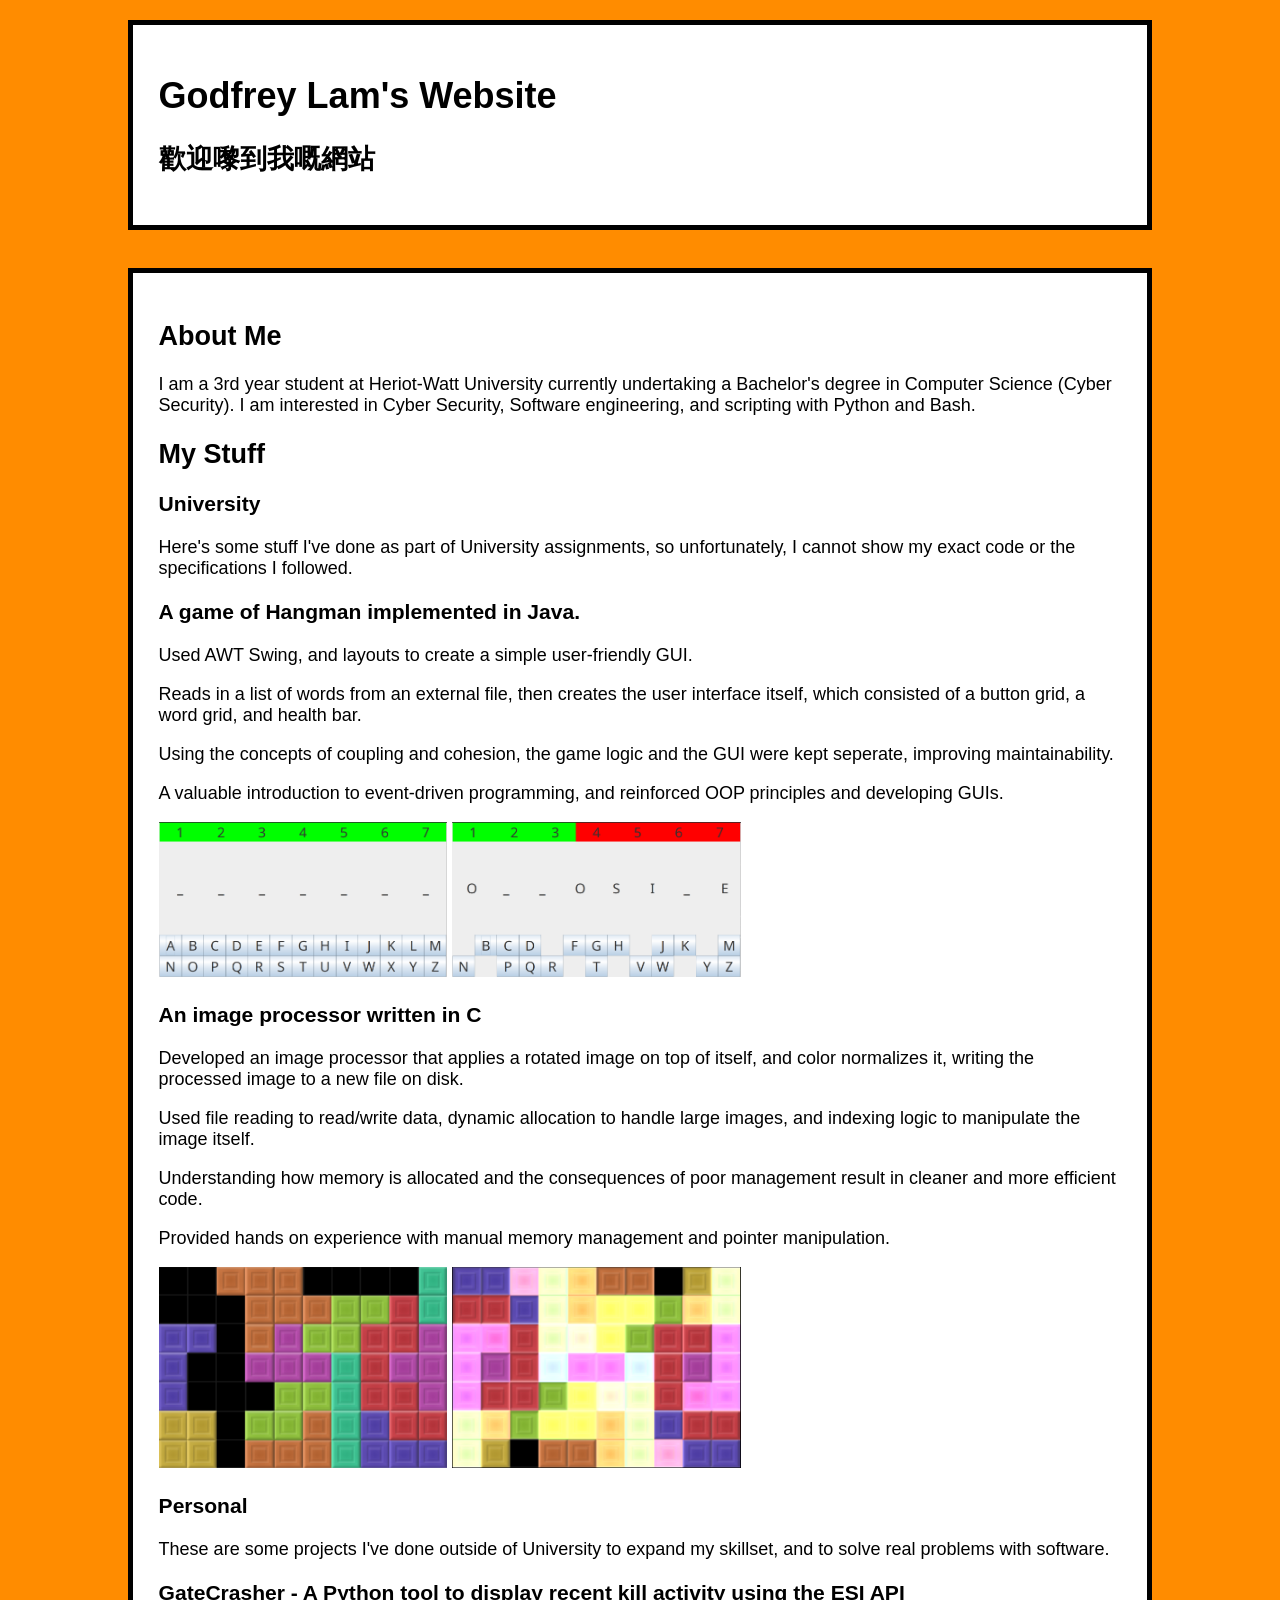
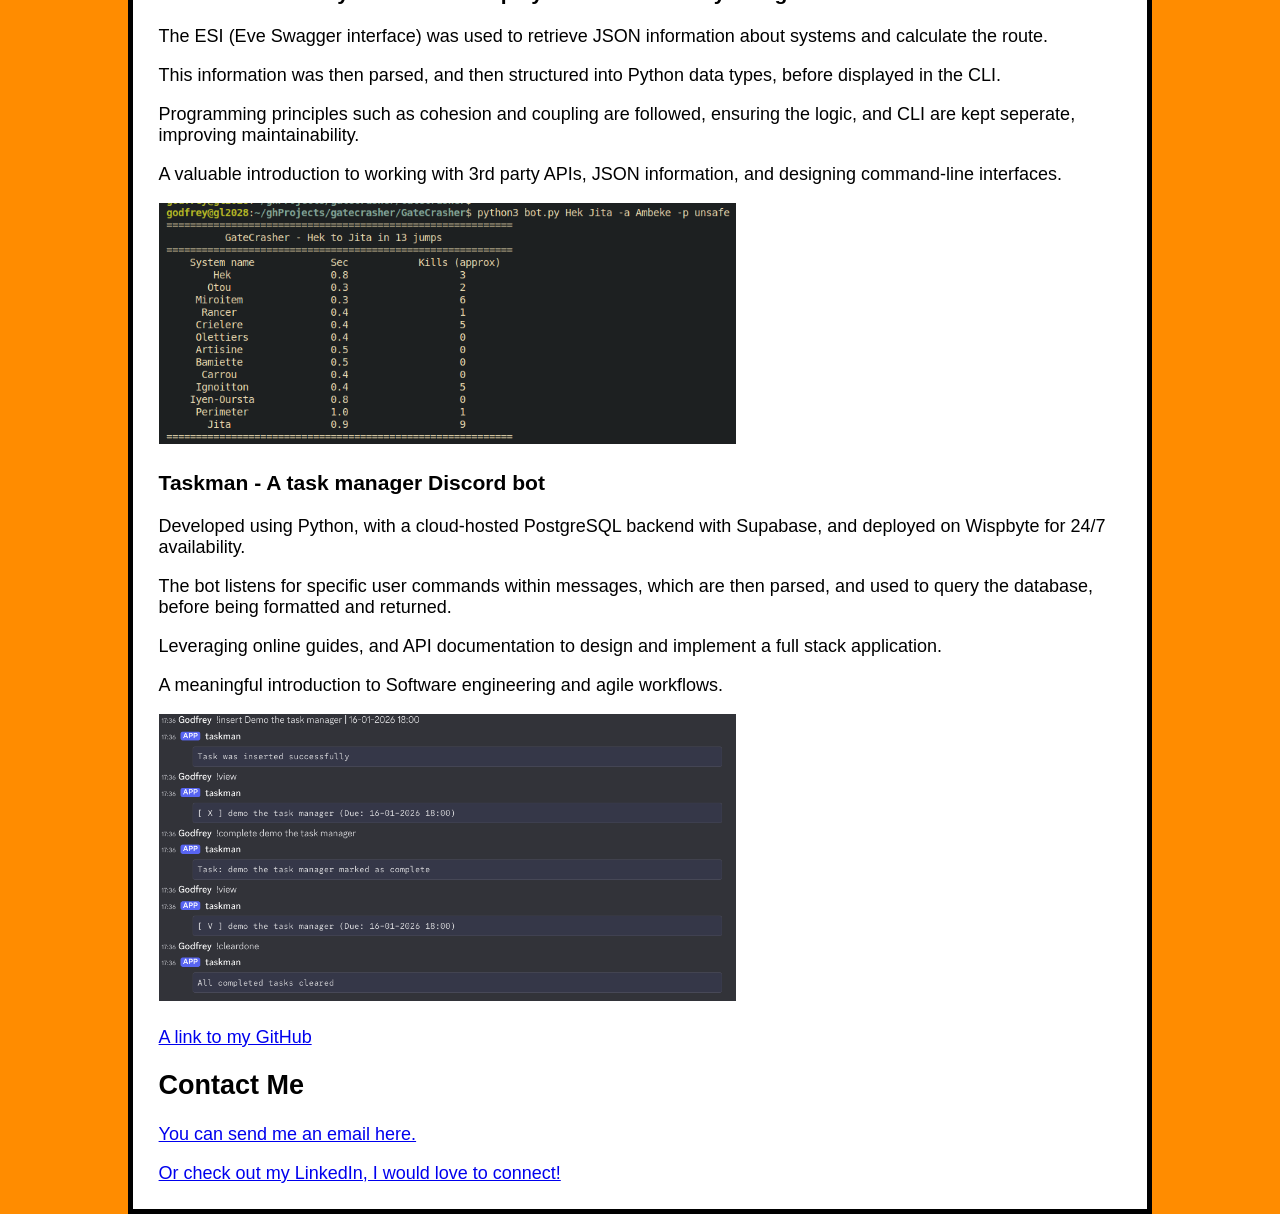
==== index.html @ b511a43d "add new projects" ====
<!DOCTYPE html>
<html>

<head>
    <title>Godfrey Ching Kong Lam</title>
    <link rel="stylesheet" href="styles.css">
    <script src="https://platform.linkedin.com/badges/js/profile.js" async defer type="text/javascript"></script>
</head>

<body>

    <div class="center">
        <div class="wrapper">

            <h1>Godfrey Lam's Website</h1>

            <h2> 歡迎嚟到我嘅網站</h2>
        </div>
        <br>

        <div class="wrapper">
            <h2>About Me </h2>
            <p> I am a 3rd year student at Heriot-Watt University currently undertaking a Bachelor's degree in
                Computer Science (Cyber Security). I am interested in Cyber Security, Software engineering, and scripting with Python and Bash.</p>

            <h2>My Stuff</h2>

            <h3> University </h3>
            <p> Here's some stuff I've done as part of University assignments, so unfortunately, I cannot show my exact
                code or the specifications I followed. </p>

            <h3> A game of Hangman implemented in Java.</h3>
            <p> Used AWT Swing, and layouts to create a simple user-friendly GUI.</p>
            <p> Reads in a list of words from an external file, then creates the user interface itself, which
                consisted of a button grid, a word grid, and health bar.</p>
            <p> Using the concepts of coupling and cohesion, the game logic and the GUI were kept seperate, improving maintainability.</p>
            <p> A valuable introduction to event-driven programming, and reinforced OOP principles and developing GUIs. </p>
            <img src="Images/hangman1.png" alt="Hangman game start" style="width:30%">
            <img src="Images/hangman2.png" alt="Hangman game in progress" style="width:30%">

            <h3>An image processor written in C</h3>
            <p> Developed an image processor that applies a rotated image on top of itself, and color normalizes it, writing the processed image to a new file on disk. </p>
            <p> Used file reading to read/write data, dynamic allocation to handle large images, and indexing logic to manipulate the image itself. </p>
            <p> Understanding how memory is allocated and the consequences of poor management result in cleaner and more efficient code.</p>
            <p> Provided hands on experience with manual memory management and pointer manipulation. </p>
            <img src="Images/dt.png" alt="DT Cannon Tetris opener" style="width:30%">
            <img src="Images/dtProcessed.png" alt="DT Cannon Tetris opener processed" style="width:30%">

            <h3> Personal </h3>

            <p> These are some projects I've done outside of University to expand my skillset, and to solve real problems with software. </p>
            <h3> GateCrasher - A Python tool to display recent kill activity using the ESI API </h3>
            <p> The ESI (Eve Swagger interface) was used to retrieve JSON information about systems and calculate the route.</p>
            <p> This information was then parsed, and then structured into Python data types, before displayed in the CLI.</p>
            <p> Programming principles such as cohesion and coupling are followed, ensuring the logic, and CLI are kept seperate, improving maintainability.</p>
            <p> A valuable introduction to working with 3rd party APIs, JSON information, and designing command-line interfaces. </p>
            <img src="Images/gc.png" alt="Example result of Hek to Jita, with additional route options applied" style="width:60%">
            
            <h3> Taskman - A task manager Discord bot </h3>
            <p> Developed using Python, with a cloud-hosted PostgreSQL backend with Supabase, and deployed on Wispbyte for 24/7 availability.</p>
            <p> The bot listens for specific user commands within messages, which are then parsed, and used to query the database, before being formatted and returned.</p>
            <p> Leveraging online guides, and API documentation to design and implement a full stack application.</p>
            <p> A meaningful introduction to Software engineering and agile workflows.</p>
            <img src="Images/demo_taskman.png" alt="task manager used to manage a task" style="width:60%">


            <br>
            <br>
            <a href="https://github.com/godfrey-CK-lam">A link to my GitHub</a>
            <br>
            <h2>Contact Me</h2>
            <p><a href="mailto:godfreycklam@gmail.com">You can send me an email here. </a></p>
            <a href="https://uk.linkedin.com/in/godfrey-lam-87681b29a?trk=profile-badge">Or check out my LinkedIn, I would love to connect!</a>
        </div>
    </div>

</body>

</html>
---- styles.css ----
* {
    box-sizing: border-box;
}

body {
    background-color: darkorange;
    font-family: 'Gill Sans', 'Gill Sans MT', Calibri, 'Trebuchet MS', sans-serif;
    margin: 0;
    min-height: 100vh;
}

.center {
    display: flex;
    flex-direction: column;
    justify-content: flex-start; 
    align-items: center;
    min-height: 100vh;
    width: 100%;
}

.wrapper {
    background-color: white;
    border: 5px solid black;
    font-size: 18px;
    padding: 2%;
    width: 80%;
    margin-top: 20px;
}
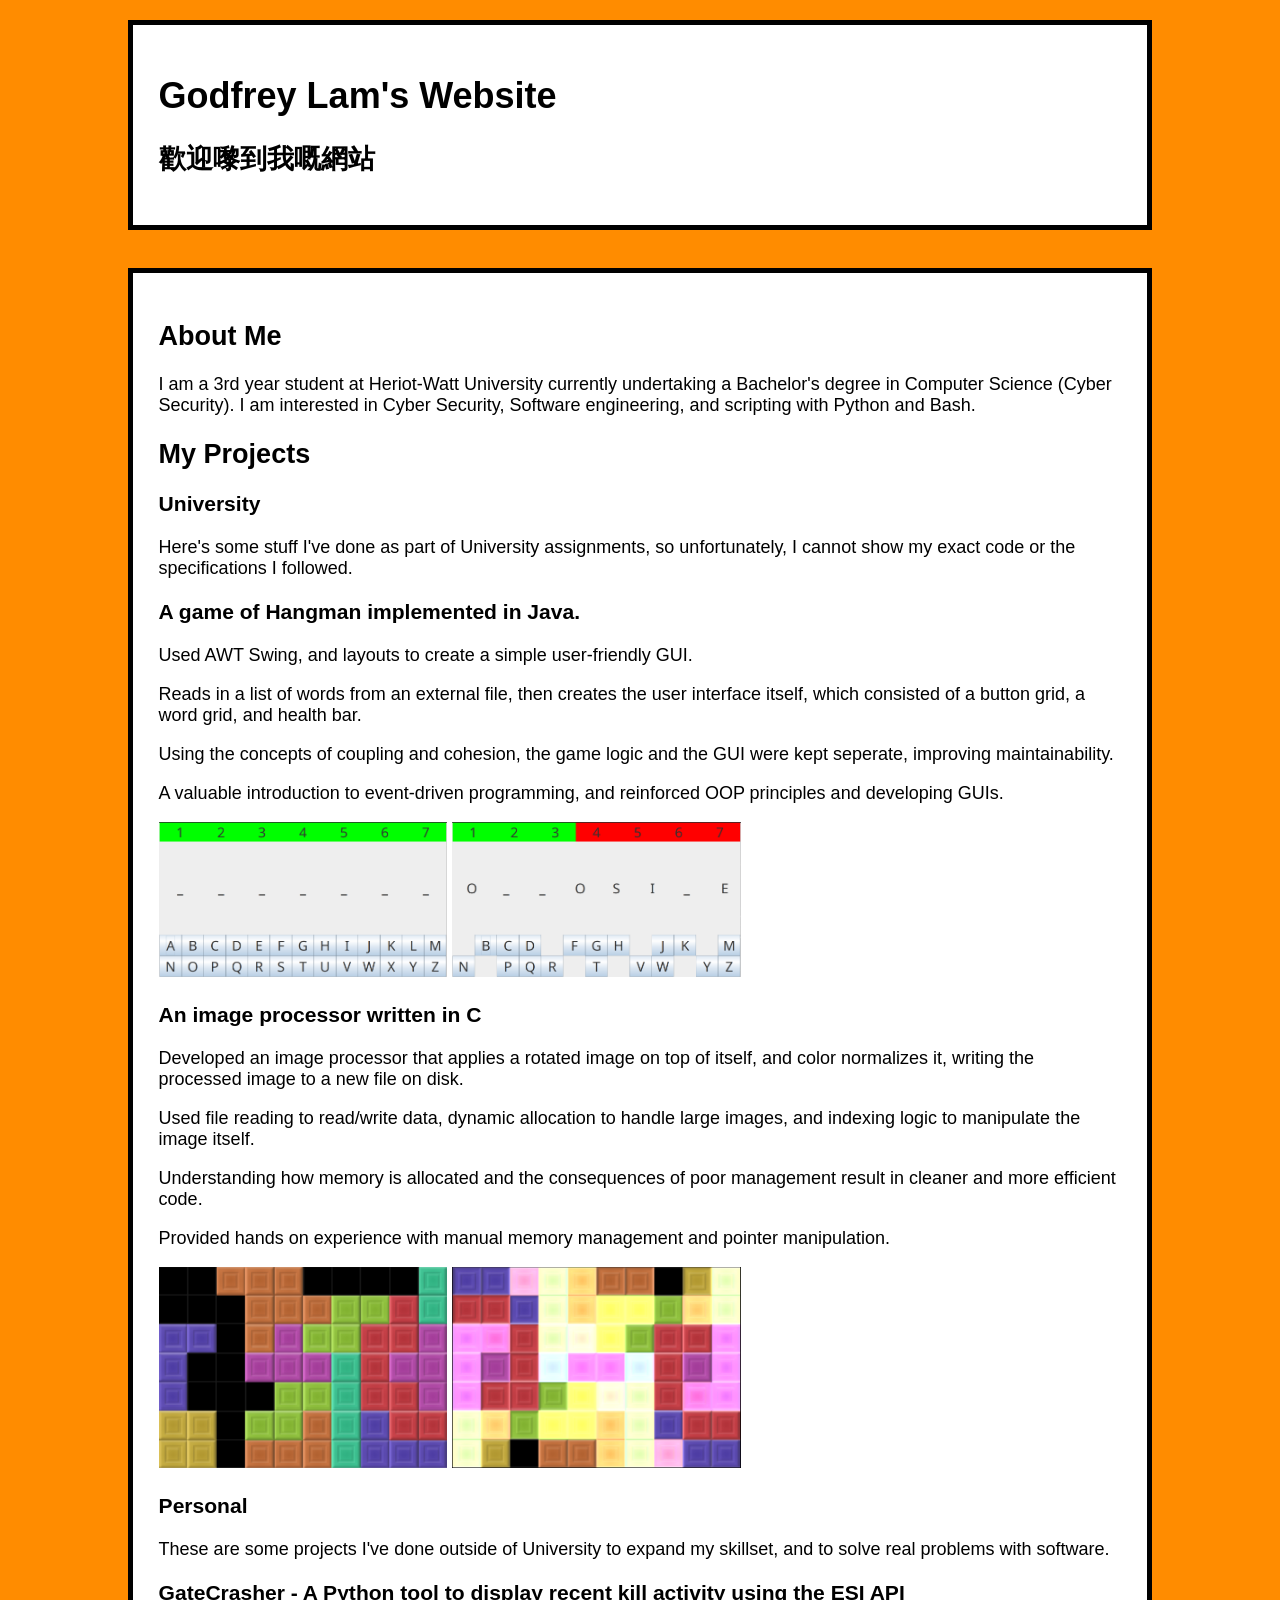
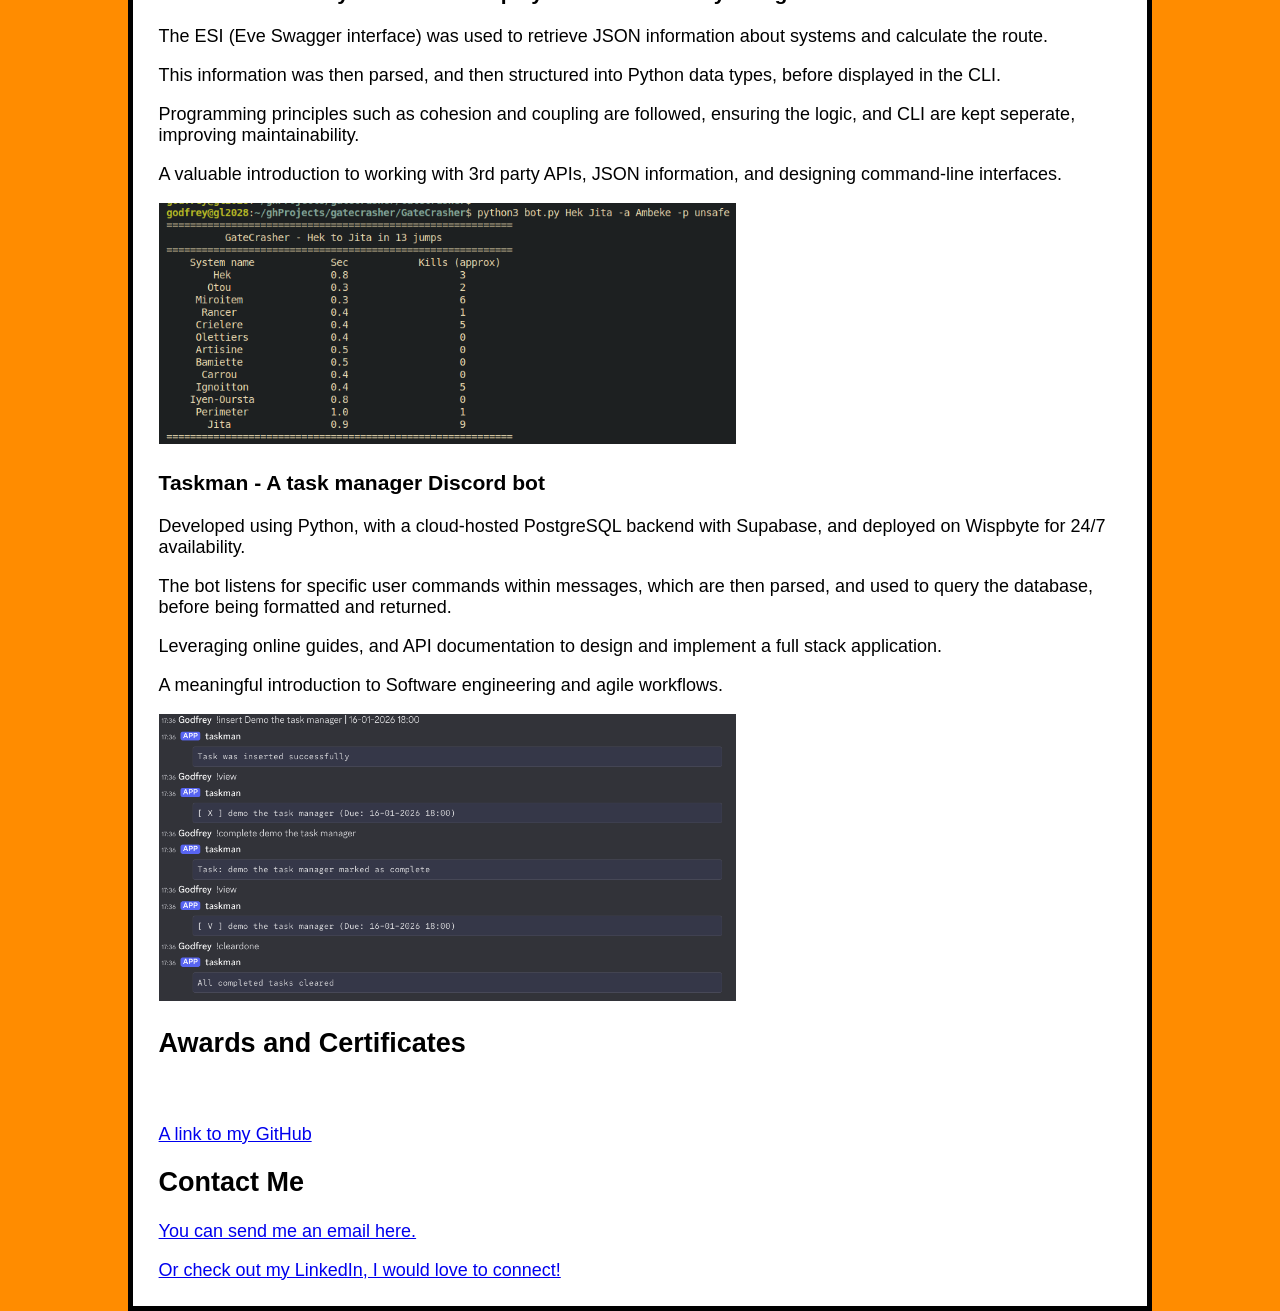
==== commit bdc1413e: "add awards" ====
--- a/index.html
+++ b/index.html
@@ -23,7 +23,7 @@
             <p> I am a 3rd year student at Heriot-Watt University currently undertaking a Bachelor's degree in
                 Computer Science (Cyber Security). I am interested in Cyber Security, Software engineering, and scripting with Python and Bash.</p>
 
-            <h2>My Stuff</h2>
+            <h2>My Projects</h2>
 
             <h3> University </h3>
             <p> Here's some stuff I've done as part of University assignments, so unfortunately, I cannot show my exact
@@ -63,6 +63,9 @@
             <p> A meaningful introduction to Software engineering and agile workflows.</p>
             <img src="Images/demo_taskman.png" alt="task manager used to manage a task" style="width:60%">
 
+            <h2>Awards and Certificates</h2>
+
+            <div data-iframe-width="150" data-iframe-height="270" data-share-badge-id="bd2377ca-e9e3-4a7d-9195-18de4dfaf69a" data-share-badge-host="https://www.credly.com"></div><script type="text/javascript" async src="//cdn.credly.com/assets/utilities/embed.js"></script>
 
             <br>
             <br>
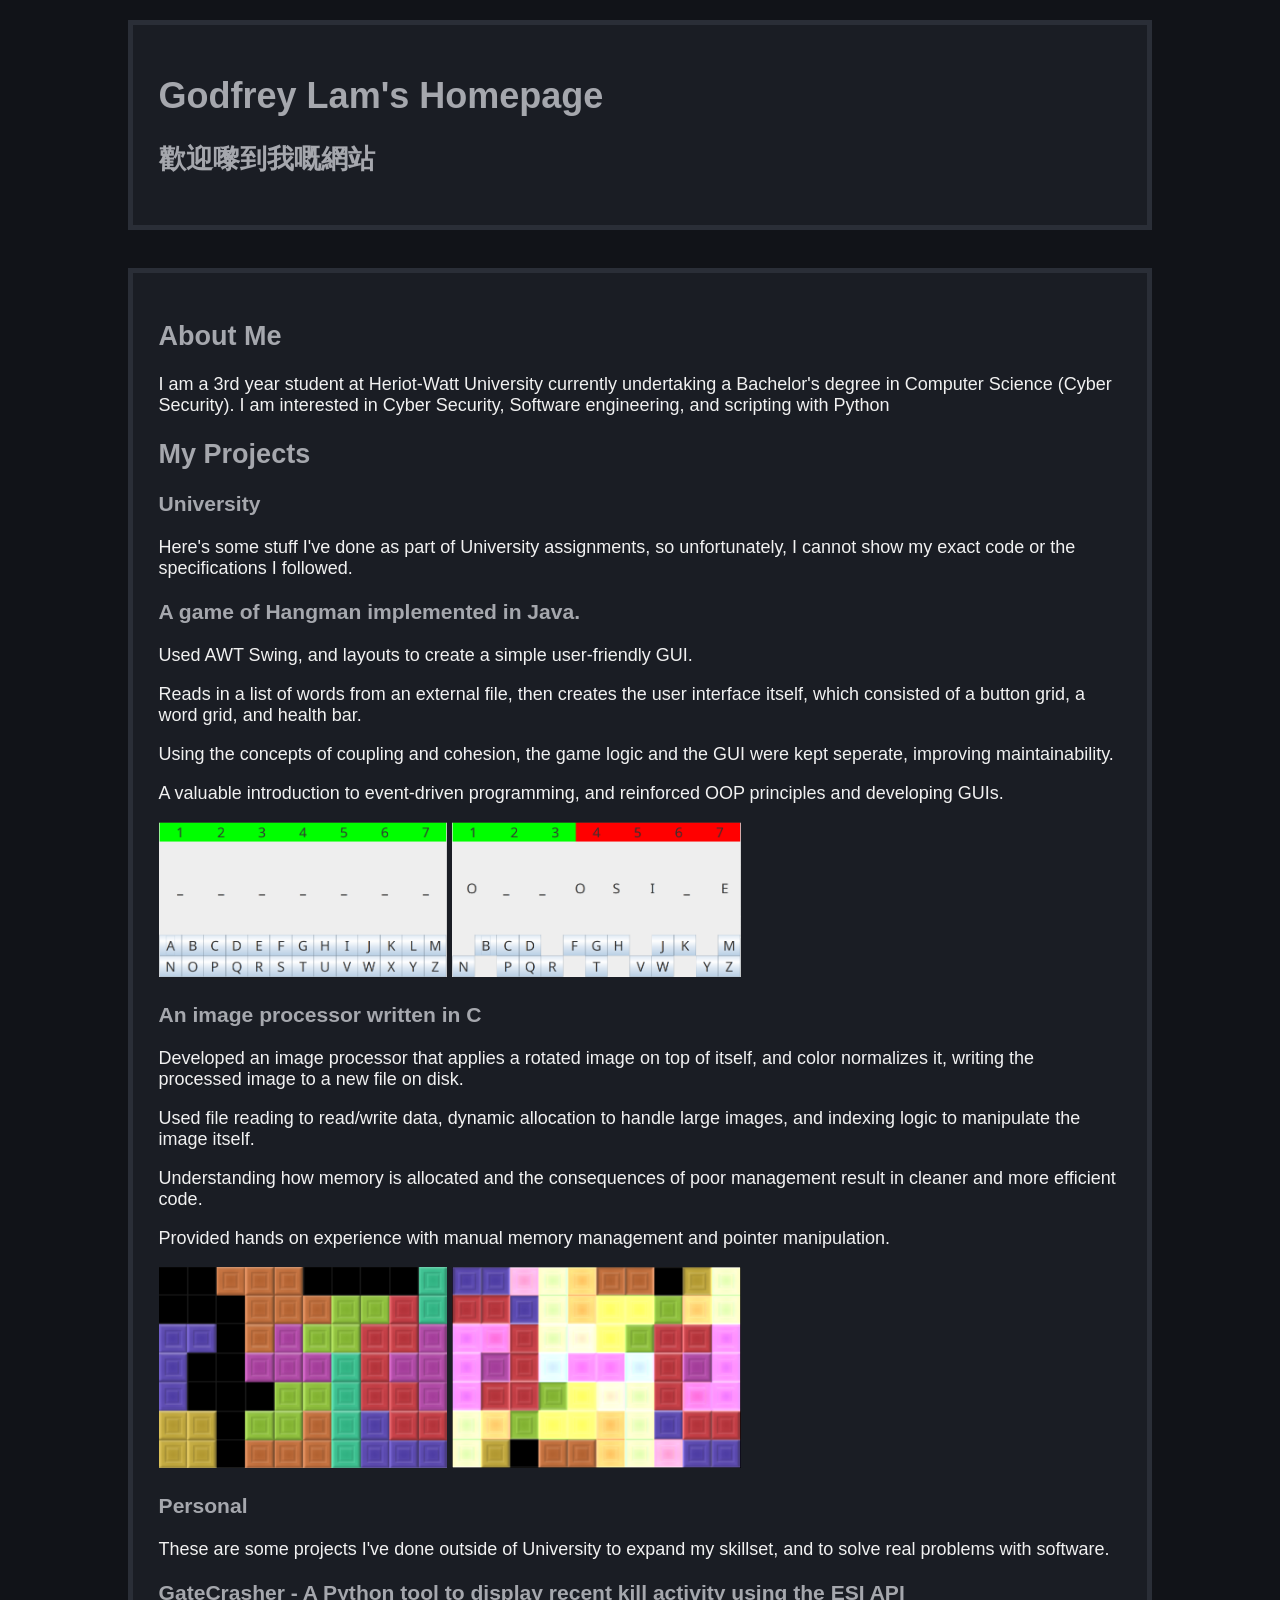
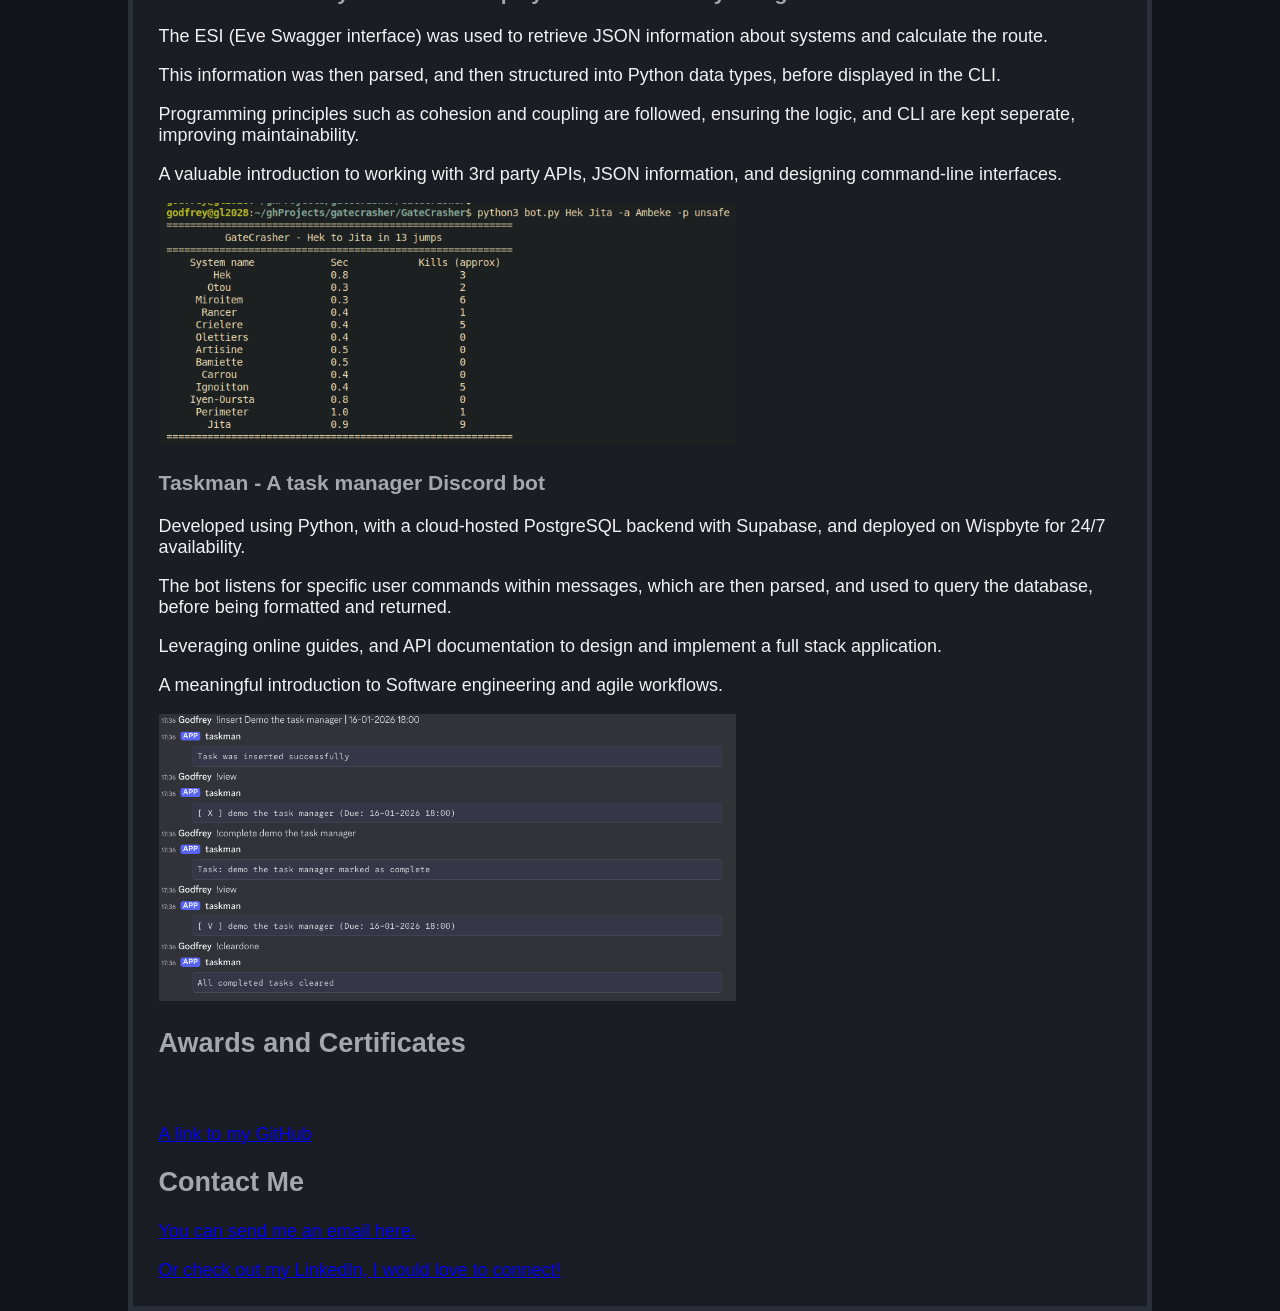
==== commit d6f68921: "change color palette to something more sensible" ====
--- a/index.html
+++ b/index.html
@@ -12,7 +12,7 @@
     <div class="center">
         <div class="wrapper">
 
-            <h1>Godfrey Lam's Website</h1>
+            <h1>Godfrey Lam's Homepage</h1>
 
             <h2> 歡迎嚟到我嘅網站</h2>
         </div>
@@ -21,7 +21,7 @@
         <div class="wrapper">
             <h2>About Me </h2>
             <p> I am a 3rd year student at Heriot-Watt University currently undertaking a Bachelor's degree in
-                Computer Science (Cyber Security). I am interested in Cyber Security, Software engineering, and scripting with Python and Bash.</p>
+                Computer Science (Cyber Security). I am interested in Cyber Security, Software engineering, and scripting with Python </p>
 
             <h2>My Projects</h2>
 
--- a/styles.css
+++ b/styles.css
@@ -1,9 +1,12 @@
+
+/* dammit, i'm not a web developer! */
+
 * {
     box-sizing: border-box;
 }
 
 body {
-    background-color: darkorange;
+    background-color: #111318;
     font-family: 'Gill Sans', 'Gill Sans MT', Calibri, 'Trebuchet MS', sans-serif;
     margin: 0;
     min-height: 100vh;
@@ -19,10 +22,20 @@
 }
 
 .wrapper {
-    background-color: white;
-    border: 5px solid black;
+    background-color: #1a1d24;
+    border: 5px solid #2a2e37;
     font-size: 18px;
     padding: 2%;
     width: 80%;
     margin-top: 20px;
 }
+
+
+p {
+    color: #f1f1f1;
+}
+
+h1, h2, h3, h4 {
+    color: #a5a7ad;
+}
+
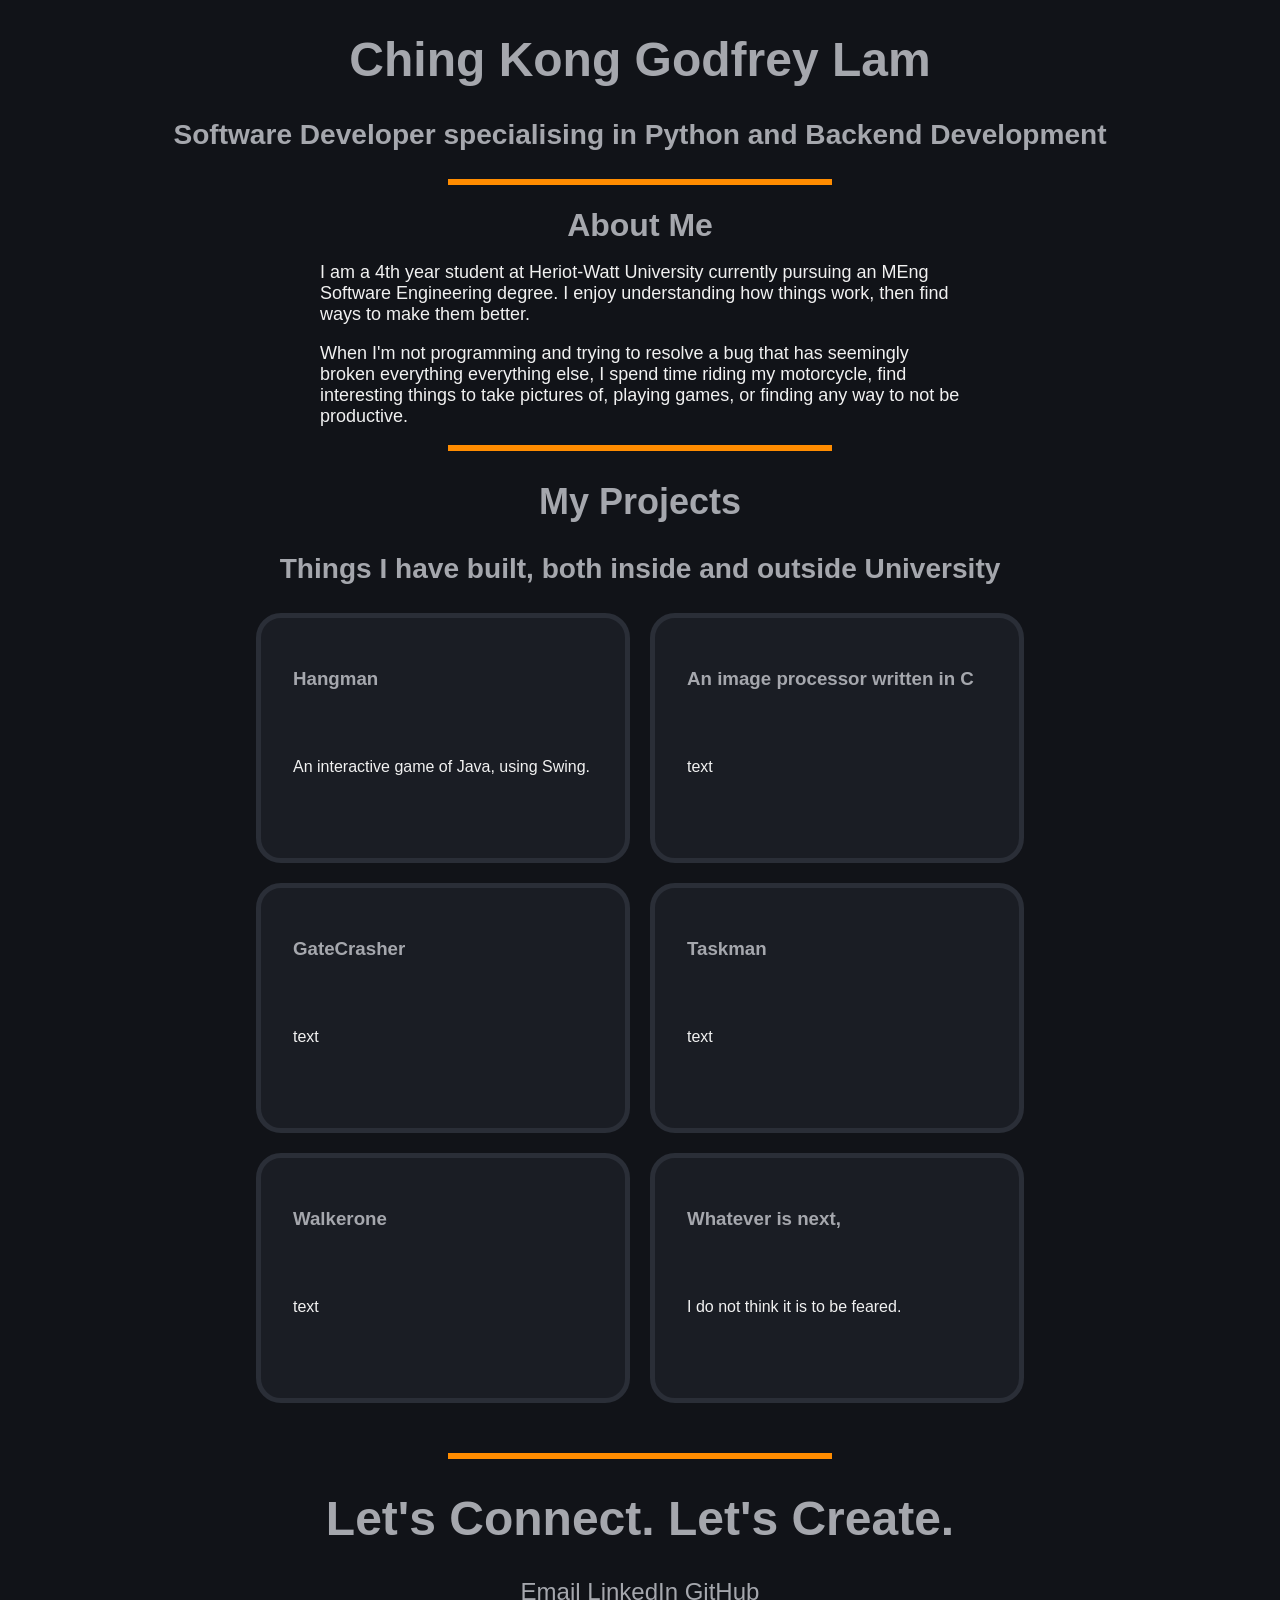
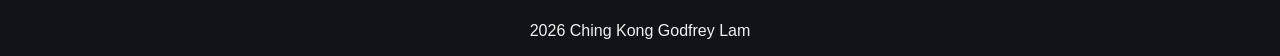
==== commit eeec55c3: "add interactivity to links and redirects, need to do content for the other pages" ====
--- a/index.html
+++ b/index.html
@@ -7,74 +7,104 @@
     <script src="https://platform.linkedin.com/badges/js/profile.js" async defer type="text/javascript"></script>
 </head>
 
+
+
 <body>
 
     <div class="center">
+
+        <div class="bigtext">
+            <h1> Ching Kong Godfrey Lam</h1>
+            <h3> Software Developer specialising in Python and Backend Development </h4>
+        </div>
+
+        <div class="h_line"></div>
+
+        <!-- The about me section-->
+        <h1 style="margin-bottom: 0"> About Me </h2>
+
+            <div class="about">
+
+                <p> I am a 4th year student at Heriot-Watt University currently pursuing an MEng Software Engineering
+                    degree.
+                    I enjoy understanding how things work, then find ways to make them better.
+                </p>
+                <p> When I'm not programming and trying to resolve a bug that has seemingly broken everything everything
+                    else,
+                    I spend time riding my motorcycle, find interesting things to take pictures of, playing games, or
+                    finding any way to not be productive.
+                </p>
+            </div>
+
+            <div class="h_line"></div>
+
+            <div class="bigtext">
+                <h2> My Projects
+        </h1>
+        <h3> Things I have built, both inside and outside University</h3>
+    </div>
+
+    <!-- Projects-->
+
+    <div class="projectgrid">
+
+        <a href="Hangman.html" class="project-link">
+            <div class="wrapper">
+                <h3>Hangman</h3>
+                <p> An interactive game of Java, using Swing. </p>
+            </div>
+        </a>
+
+        <a href="ImageProcessor.html" class="project-link">
+            <div class="wrapper">
+                <h3>An image processor written in C</h3>
+                <p> text</p>
+            </div>
+        </a>
+
+        <a href="GateCrasher.html" class="project-link">
+            <div class="wrapper">
+                <h3>GateCrasher</h3>
+                <p> text</p>
+            </div>
+        </a>
+
+        <a href="Taskman.html"class="project-link">
         <div class="wrapper">
+            <h3>Taskman</h3>
+            <p> text</p>
+        </div>
+        </a>
 
-            <h1>Godfrey Lam's Homepage</h1>
-
-            <h2> 歡迎嚟到我嘅網站</h2>
+        <a href="Taskman.html"class="project-link">
+        <div class="wrapper">
+            <h3>Walkerone</h3>
+            <p> text</p>
         </div>
-        <br>
+        </a>
 
         <div class="wrapper">
-            <h2>About Me </h2>
-            <p> I am a 3rd year student at Heriot-Watt University currently undertaking a Bachelor's degree in
-                Computer Science (Cyber Security). I am interested in Cyber Security, Software engineering, and scripting with Python </p>
+            <h3>Whatever is next,</h3>
+            <p> I do not think it is to be feared.</p>
+        </div>
+    </div>
 
-            <h2>My Projects</h2>
+    <br>
+    <div class="h_line"></div>
 
-            <h3> University </h3>
-            <p> Here's some stuff I've done as part of University assignments, so unfortunately, I cannot show my exact
-                code or the specifications I followed. </p>
+    <div class="bigtext">
+        <h1> Let's Connect. Let's Create.</h1>
+        <div class="contact-links">
+            <a href="mailto:godfreycklam@gmail.com"> Email</a>
+            <a href="https://www.linkedin.com/in/ching-kong-godfrey-lam-87681b29a/"> LinkedIn</a>
+            <a href="https://github.com/godfrey-CK-lam"> GitHub</a>
+        </div>
+    </div>
 
-            <h3> A game of Hangman implemented in Java.</h3>
-            <p> Used AWT Swing, and layouts to create a simple user-friendly GUI.</p>
-            <p> Reads in a list of words from an external file, then creates the user interface itself, which
-                consisted of a button grid, a word grid, and health bar.</p>
-            <p> Using the concepts of coupling and cohesion, the game logic and the GUI were kept seperate, improving maintainability.</p>
-            <p> A valuable introduction to event-driven programming, and reinforced OOP principles and developing GUIs. </p>
-            <img src="Images/hangman1.png" alt="Hangman game start" style="width:30%">
-            <img src="Images/hangman2.png" alt="Hangman game in progress" style="width:30%">
 
-            <h3>An image processor written in C</h3>
-            <p> Developed an image processor that applies a rotated image on top of itself, and color normalizes it, writing the processed image to a new file on disk. </p>
-            <p> Used file reading to read/write data, dynamic allocation to handle large images, and indexing logic to manipulate the image itself. </p>
-            <p> Understanding how memory is allocated and the consequences of poor management result in cleaner and more efficient code.</p>
-            <p> Provided hands on experience with manual memory management and pointer manipulation. </p>
-            <img src="Images/dt.png" alt="DT Cannon Tetris opener" style="width:30%">
-            <img src="Images/dtProcessed.png" alt="DT Cannon Tetris opener processed" style="width:30%">
 
-            <h3> Personal </h3>
+    <p> 2026 Ching Kong Godfrey Lam </p>
 
-            <p> These are some projects I've done outside of University to expand my skillset, and to solve real problems with software. </p>
-            <h3> GateCrasher - A Python tool to display recent kill activity using the ESI API </h3>
-            <p> The ESI (Eve Swagger interface) was used to retrieve JSON information about systems and calculate the route.</p>
-            <p> This information was then parsed, and then structured into Python data types, before displayed in the CLI.</p>
-            <p> Programming principles such as cohesion and coupling are followed, ensuring the logic, and CLI are kept seperate, improving maintainability.</p>
-            <p> A valuable introduction to working with 3rd party APIs, JSON information, and designing command-line interfaces. </p>
-            <img src="Images/gc.png" alt="Example result of Hek to Jita, with additional route options applied" style="width:60%">
-            
-            <h3> Taskman - A task manager Discord bot </h3>
-            <p> Developed using Python, with a cloud-hosted PostgreSQL backend with Supabase, and deployed on Wispbyte for 24/7 availability.</p>
-            <p> The bot listens for specific user commands within messages, which are then parsed, and used to query the database, before being formatted and returned.</p>
-            <p> Leveraging online guides, and API documentation to design and implement a full stack application.</p>
-            <p> A meaningful introduction to Software engineering and agile workflows.</p>
-            <img src="Images/demo_taskman.png" alt="task manager used to manage a task" style="width:60%">
-
-            <h2>Awards and Certificates</h2>
-
-            <div data-iframe-width="150" data-iframe-height="270" data-share-badge-id="bd2377ca-e9e3-4a7d-9195-18de4dfaf69a" data-share-badge-host="https://www.credly.com"></div><script type="text/javascript" async src="//cdn.credly.com/assets/utilities/embed.js"></script>
-
-            <br>
-            <br>
-            <a href="https://github.com/godfrey-CK-lam">A link to my GitHub</a>
-            <br>
-            <h2>Contact Me</h2>
-            <p><a href="mailto:godfreycklam@gmail.com">You can send me an email here. </a></p>
-            <a href="https://uk.linkedin.com/in/godfrey-lam-87681b29a?trk=profile-badge">Or check out my LinkedIn, I would love to connect!</a>
-        </div>
     </div>
 
 </body>
--- a/styles.css
+++ b/styles.css
@@ -1,5 +1,5 @@
 
-/* dammit, i'm not a web developer! */
+/* dammit, i'm not a web developer, so dont expect any miracles here */
 
 * {
     box-sizing: border-box;
@@ -12,22 +12,13 @@
     min-height: 100vh;
 }
 
+/* how do you properly center a div? */
+
 .center {
     display: flex;
     flex-direction: column;
-    justify-content: flex-start; 
     align-items: center;
-    min-height: 100vh;
     width: 100%;
-}
-
-.wrapper {
-    background-color: #1a1d24;
-    border: 5px solid #2a2e37;
-    font-size: 18px;
-    padding: 2%;
-    width: 80%;
-    margin-top: 20px;
 }
 
 
@@ -39,3 +30,61 @@
     color: #a5a7ad;
 }
 
+
+.bigtext {
+    font-size: 1.5rem;
+    content: 0%;
+    text-align: center;
+    
+}
+
+.h_line {
+    border-bottom: 6px solid darkorange;
+    width: 30%;
+    margin: auto;
+}
+
+
+.about {
+    width: 50%;
+    font-size: 18px;
+    text-align: left;
+}
+
+.projectgrid{
+    display: grid;
+    grid-template-columns: repeat(2, 1fr);
+    width: 60%;
+    gap:20px;
+    margin-bottom:2rem;
+}
+
+.wrapper {
+    background-color: #1a1d24;
+    border: 5px solid #2a2e37;
+    padding: 2rem;
+    min-height: 250px;
+    display: grid;
+    border-radius: 25px;
+    transition: border-color 0.2s ease;
+}
+
+.wrapper:hover {
+    border-color: darkorange;
+}
+
+.project-link {
+    text-decoration: none;
+    color:inherit;
+}
+
+.contact-links a {
+
+    color: #a5a7ad;
+    text-decoration: none;
+    transition: color 0.2s ease;
+}
+
+.contact-links a:hover{
+    color:orange;
+}
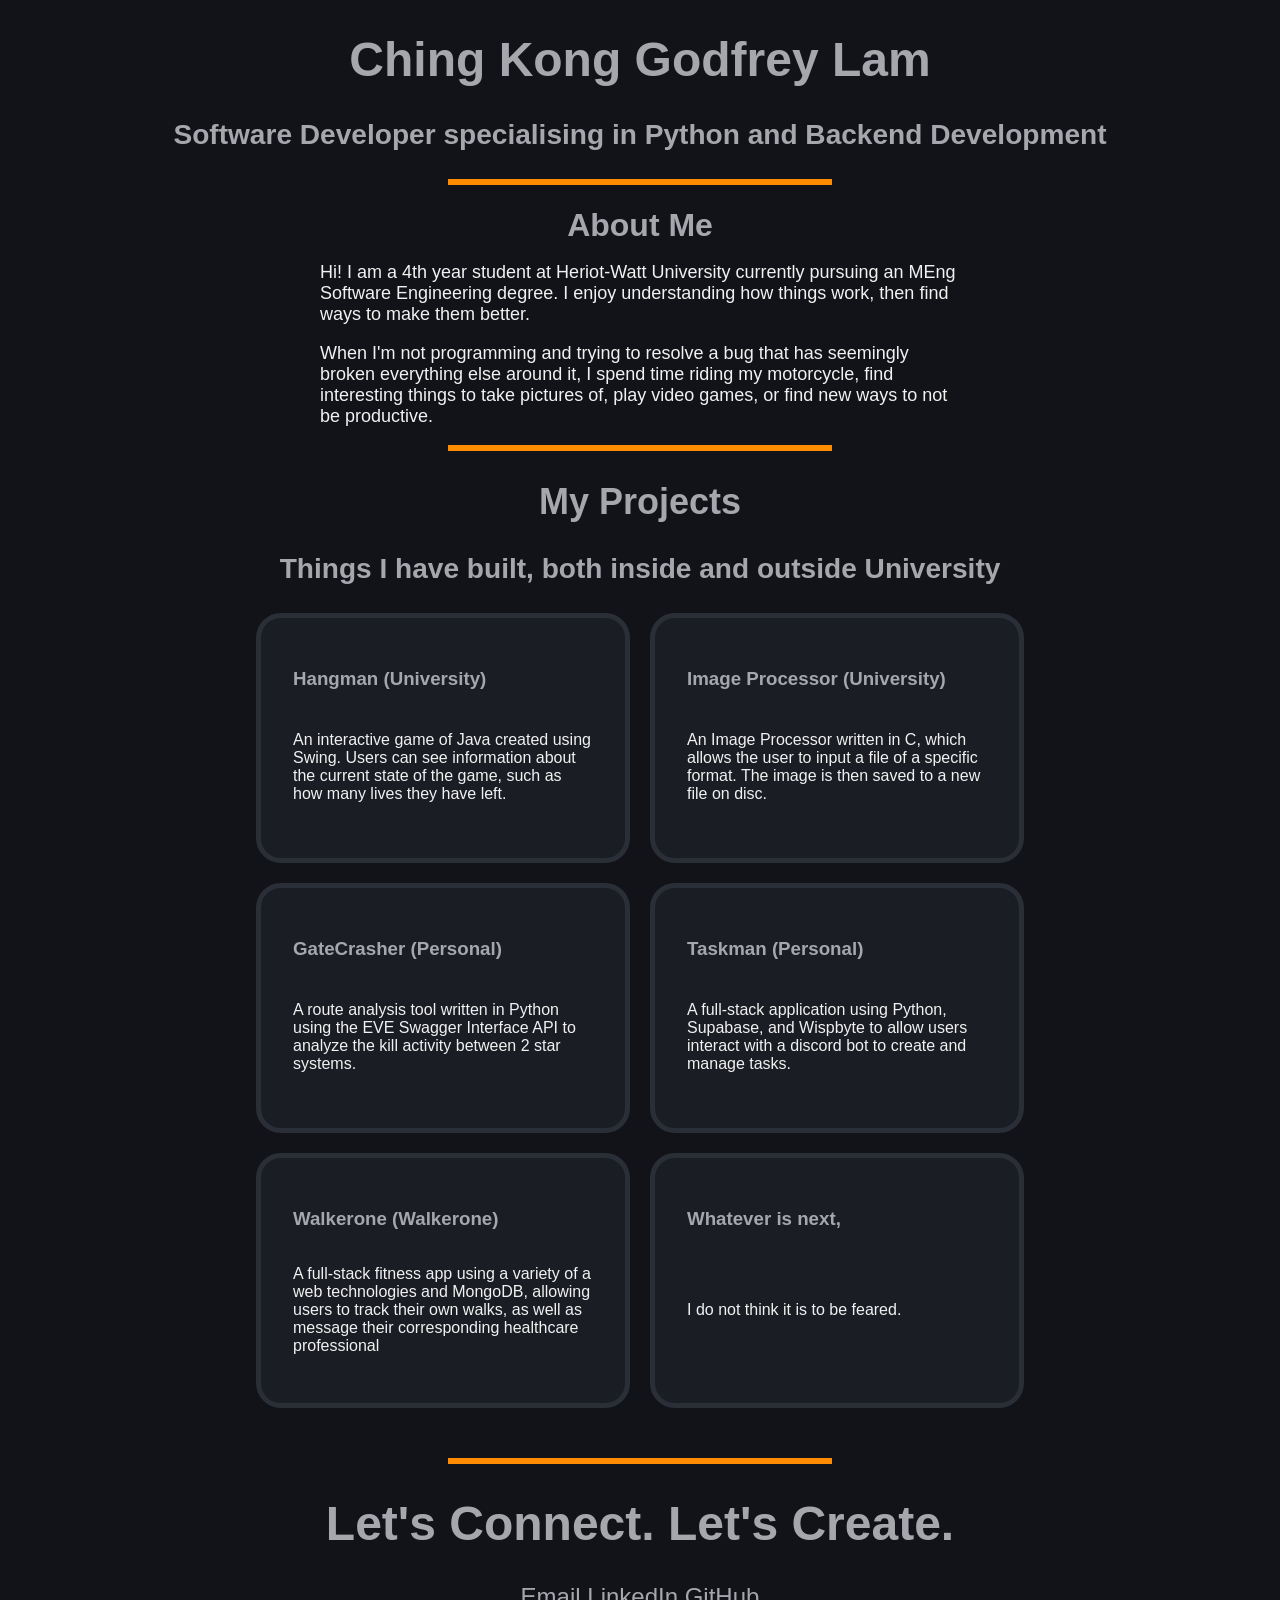
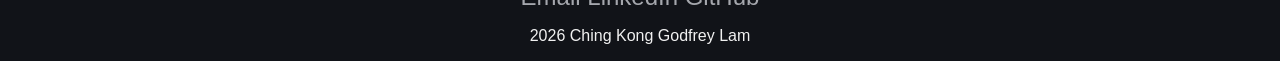
==== commit 8bafda8d: "slight" ====
--- a/index.html
+++ b/index.html
@@ -25,14 +25,13 @@
 
             <div class="about">
 
-                <p> I am a 4th year student at Heriot-Watt University currently pursuing an MEng Software Engineering
+                <p> Hi! I am a 4th year student at Heriot-Watt University currently pursuing an MEng Software Engineering
                     degree.
                     I enjoy understanding how things work, then find ways to make them better.
                 </p>
-                <p> When I'm not programming and trying to resolve a bug that has seemingly broken everything everything
-                    else,
-                    I spend time riding my motorcycle, find interesting things to take pictures of, playing games, or
-                    finding any way to not be productive.
+                <p> When I'm not programming and trying to resolve a bug that has seemingly broken everything else around it,
+                    I spend time riding my motorcycle, find interesting things to take pictures of, play video games, or
+                    find new ways to not be productive.
                 </p>
             </div>
 
@@ -50,36 +49,40 @@
 
         <a href="Hangman.html" class="project-link">
             <div class="wrapper">
-                <h3>Hangman</h3>
-                <p> An interactive game of Java, using Swing. </p>
+                <h3>Hangman (University)</h3>
+                <p> An interactive game of Java created using Swing. 
+                    Users can see information about the current state of the game, such as how many lives they have left. </p>
             </div>
         </a>
 
         <a href="ImageProcessor.html" class="project-link">
             <div class="wrapper">
-                <h3>An image processor written in C</h3>
-                <p> text</p>
+                <h3>Image Processor (University) </h3>
+                <p> An Image Processor written in C, which allows the user to input a file of a specific format. 
+                    The image is then saved to a new file on disc. 
+                </p>
             </div>
         </a>
 
         <a href="GateCrasher.html" class="project-link">
             <div class="wrapper">
-                <h3>GateCrasher</h3>
-                <p> text</p>
+                <h3>GateCrasher (Personal) </h3>
+                <p> A route analysis tool written in Python using the EVE Swagger Interface API to analyze the kill activity between 2 star systems. </p>
             </div>
         </a>
 
         <a href="Taskman.html"class="project-link">
         <div class="wrapper">
-            <h3>Taskman</h3>
-            <p> text</p>
+            <h3>Taskman (Personal) </h3>
+            <p> A full-stack application using Python, Supabase, and Wispbyte to allow users interact with a discord bot to create and manage tasks. </p>
         </div>
         </a>
 
-        <a href="Taskman.html"class="project-link">
+        <a href="Walkerone.html"class="project-link">
         <div class="wrapper">
-            <h3>Walkerone</h3>
-            <p> text</p>
+            <h3>Walkerone (Walkerone) </h3>
+            <p> A full-stack fitness app using a variety of a web technologies and MongoDB, 
+                allowing users to track their own walks, as well as message their corresponding healthcare professional</p>
         </div>
         </a>
 
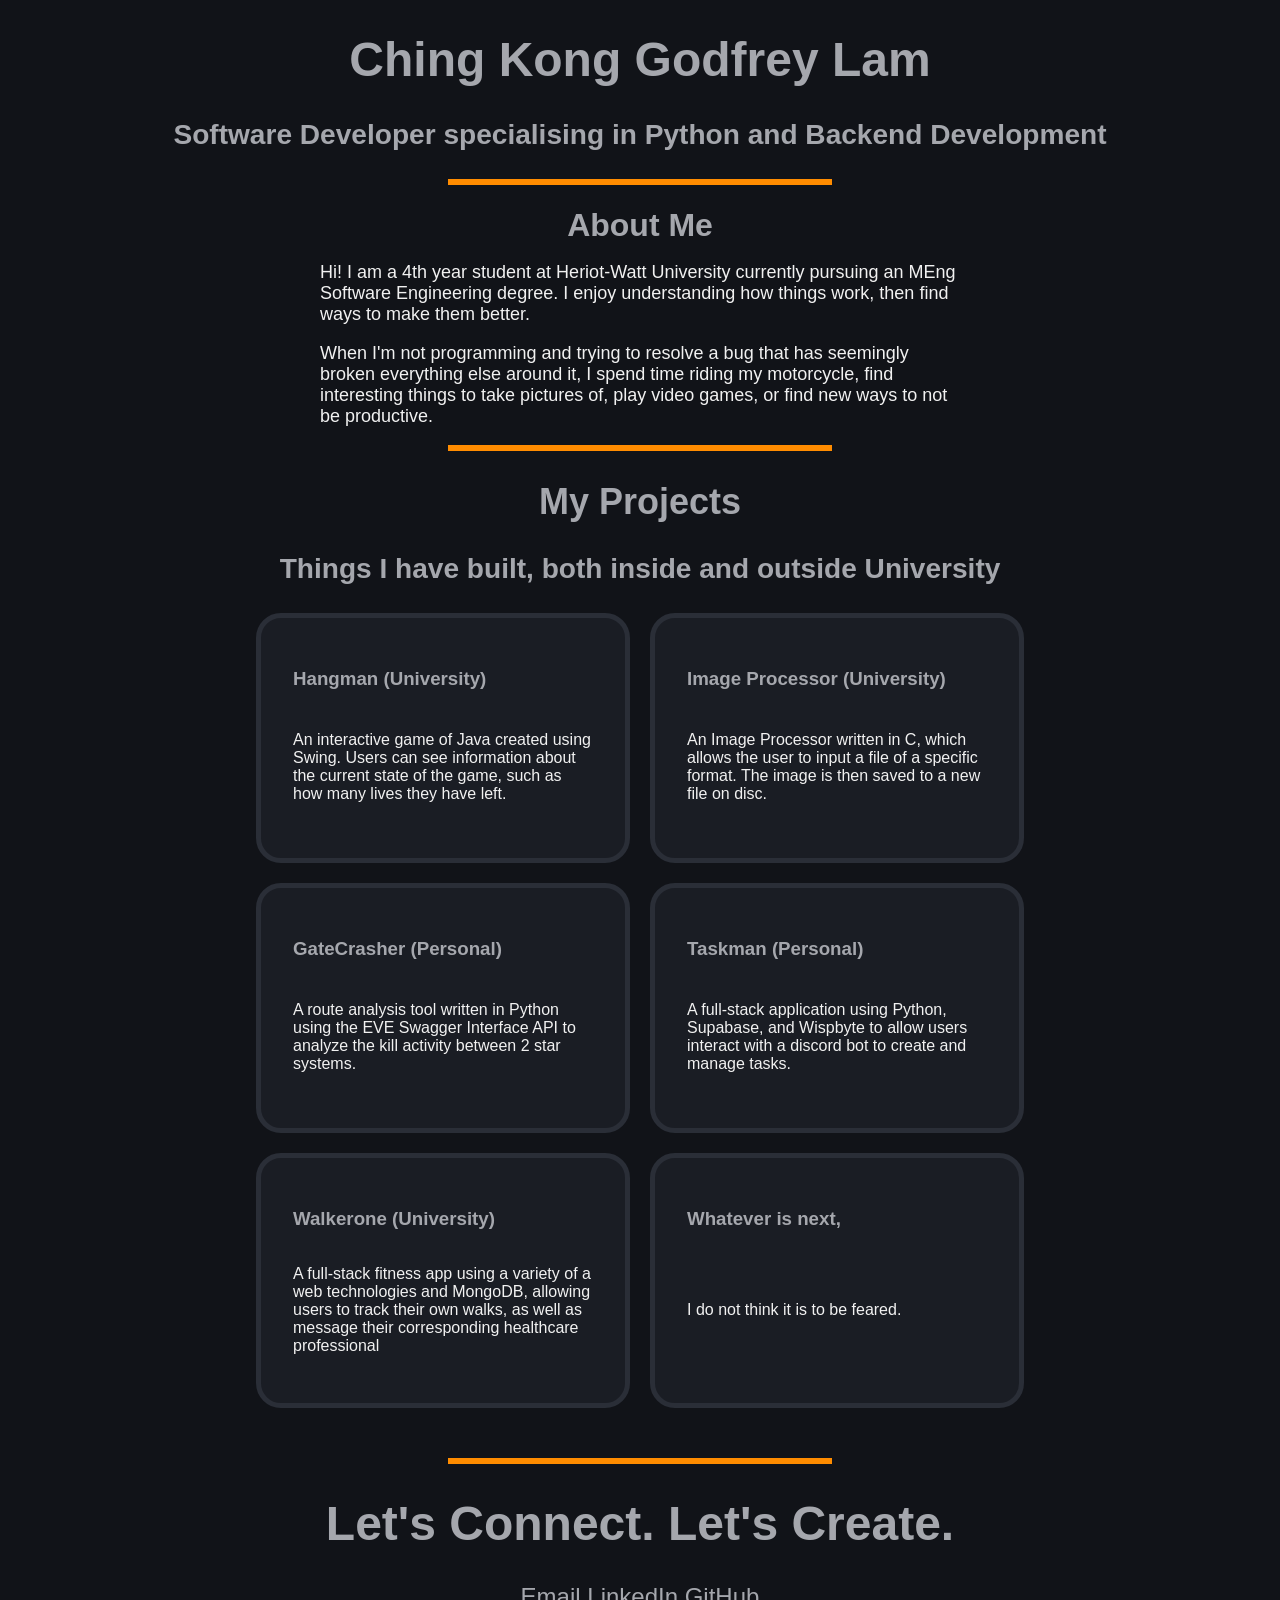
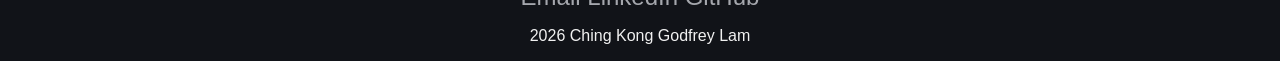
==== commit abc565a6: "fix slight typo" ====
--- a/index.html
+++ b/index.html
@@ -80,7 +80,7 @@
 
         <a href="Walkerone.html"class="project-link">
         <div class="wrapper">
-            <h3>Walkerone (Walkerone) </h3>
+            <h3>Walkerone (University) </h3>
             <p> A full-stack fitness app using a variety of a web technologies and MongoDB, 
                 allowing users to track their own walks, as well as message their corresponding healthcare professional</p>
         </div>
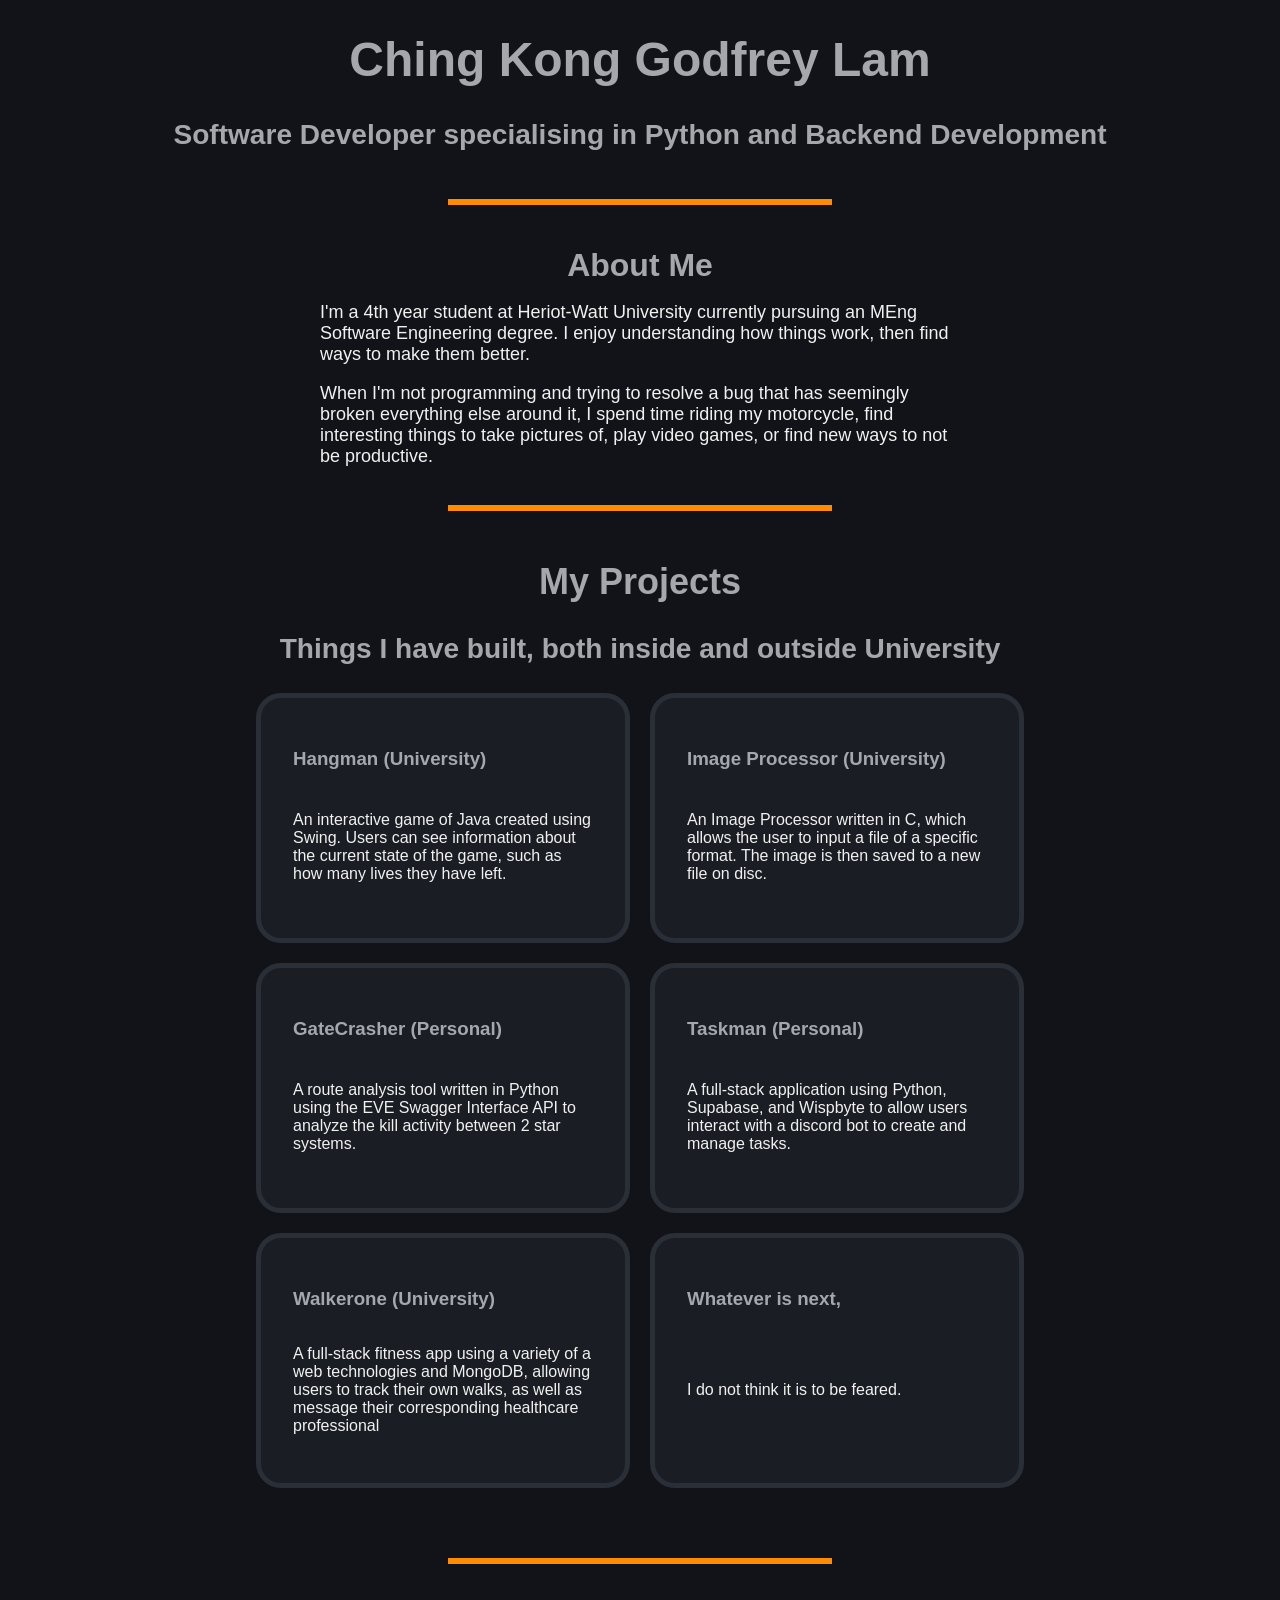
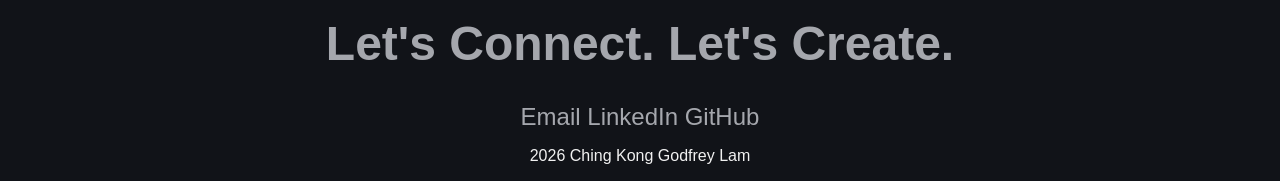
==== commit c519d470: "add master page and small tweaks to improve layout and improve grammar" ====
--- a/index.html
+++ b/index.html
@@ -25,7 +25,7 @@
 
             <div class="about">
 
-                <p> Hi! I am a 4th year student at Heriot-Watt University currently pursuing an MEng Software Engineering
+                <p> I'm a 4th year student at Heriot-Watt University currently pursuing an MEng Software Engineering
                     degree.
                     I enjoy understanding how things work, then find ways to make them better.
                 </p>
--- a/styles.css
+++ b/styles.css
@@ -35,13 +35,14 @@
     font-size: 1.5rem;
     content: 0%;
     text-align: center;
+    white-space: nowrap;
     
 }
 
 .h_line {
     border-bottom: 6px solid darkorange;
     width: 30%;
-    margin: auto;
+    margin: 20px;
 }
 
 
